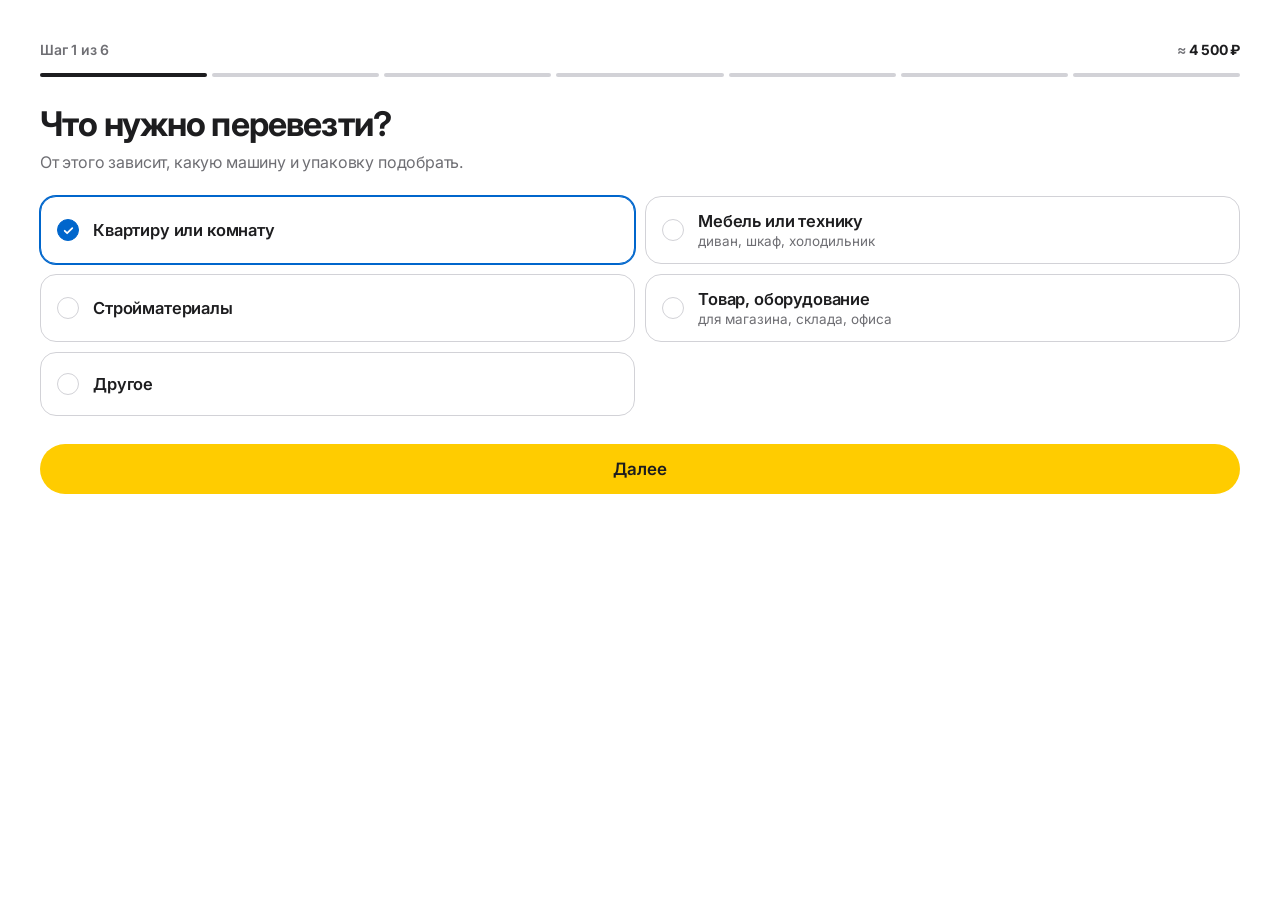
==== gruzchiki/calc.html @ d212c11b "Split site into cargo and movers pages with step-by-step calculators Apple-style redesign with data " ====
<!DOCTYPE html>
<html lang="ru">
<head>
<meta charset="UTF-8">
<meta name="viewport" content="width=device-width, initial-scale=1, viewport-fit=cover">
<title>Расчёт стоимости · Переезды по Ижевску</title>
<meta name="description" content="Калькулятор стоимости грузоперевозки и грузчиков.">
<meta name="theme-color" content="#FBFBFD" media="(prefers-color-scheme: light)">
<meta name="theme-color" content="#000000" media="(prefers-color-scheme: dark)">
<meta property="og:title" content="Расчёт стоимости · Переезды по Ижевску">
<meta property="og:description" content="Калькулятор стоимости грузоперевозки и грузчиков.">
<meta property="og:type" content="website">
<meta property="og:image" content="img/gazel.jpg">
<link rel="icon" href="data:image/svg+xml,%3Csvg xmlns='http://www.w3.org/2000/svg' viewBox='0 0 32 32'%3E%3Crect width='32' height='32' rx='8' fill='%23FFCC00'/%3E%3Cpath d='M6 11h12v10H6zM18 14h5l3 4v3h-8z' fill='%231D1D1F'/%3E%3Ccircle cx='10' cy='22' r='2.5' fill='%23fff'/%3E%3Ccircle cx='22' cy='22' r='2.5' fill='%23fff'/%3E%3C/svg%3E">
<link rel="preconnect" href="https://fonts.googleapis.com">
<link rel="preconnect" href="https://fonts.gstatic.com" crossorigin>
<link href="https://fonts.googleapis.com/css2?family=Inter:wght@400;500;600;700&display=swap" rel="stylesheet">
<link rel="stylesheet" href="assets/style.css">
<script src="https://telegram.org/js/telegram-web-app.js"></script>
<meta name="robots" content="noindex">
</head>
<body class="miniapp" data-page="Telegram">
<svg width="0" height="0" style="position:absolute" aria-hidden="true">
  <symbol id="i-check" viewBox="0 0 24 24"><path fill="none" stroke="currentColor" stroke-width="2.4" stroke-linecap="round" stroke-linejoin="round" d="M5 12.5l4.5 4.5L19 7.5"/></symbol>
  <symbol id="i-x" viewBox="0 0 24 24"><path fill="none" stroke="currentColor" stroke-width="2.4" stroke-linecap="round" d="M6 6l12 12M18 6L6 18"/></symbol>
  <symbol id="i-phone" viewBox="0 0 24 24"><path fill="currentColor" d="M6.6 10.8a15.1 15.1 0 006.6 6.6l2.2-2.2c.3-.3.7-.4 1-.2 1.1.4 2.3.6 3.6.6.6 0 1 .4 1 1V20c0 .6-.4 1-1 1A17 17 0 013 4c0-.6.4-1 1-1h3.5c.6 0 1 .4 1 1 0 1.3.2 2.5.6 3.6.1.3 0 .7-.2 1l-2.3 2.2z"/></symbol>
  <symbol id="i-truck" viewBox="0 0 24 24"><path fill="none" stroke="currentColor" stroke-width="2" stroke-linejoin="round" d="M2 6h12v10H2zM14 9h4.5L22 13v3h-8z"/><circle cx="6.5" cy="17.5" r="2" fill="currentColor"/><circle cx="17.5" cy="17.5" r="2" fill="currentColor"/></symbol>
  <symbol id="i-box" viewBox="0 0 24 24"><path fill="none" stroke="currentColor" stroke-width="2" stroke-linejoin="round" d="M3 7.5L12 3l9 4.5v9L12 21l-9-4.5zM3 7.5l9 4.5 9-4.5M12 12v9"/></symbol>
  <symbol id="i-home" viewBox="0 0 24 24"><path fill="none" stroke="currentColor" stroke-width="2" stroke-linejoin="round" d="M3 11l9-7 9 7v9a1 1 0 01-1 1h-5v-6H9v6H4a1 1 0 01-1-1z"/></symbol>
  <symbol id="i-office" viewBox="0 0 24 24"><path fill="none" stroke="currentColor" stroke-width="2" stroke-linejoin="round" d="M4 21V4h11v17M15 9h5v12M2 21h20M8 8h3M8 12h3M8 16h3"/></symbol>
  <symbol id="i-people" viewBox="0 0 24 24"><circle cx="9" cy="8" r="3.5" fill="none" stroke="currentColor" stroke-width="2"/><path fill="none" stroke="currentColor" stroke-width="2" stroke-linecap="round" d="M2.5 20c.6-3.6 3.2-5.5 6.5-5.5s5.9 1.9 6.5 5.5M16 4.8a3.5 3.5 0 010 6.4M18.5 14.8c1.7.8 2.7 2.5 3 5.2"/></symbol>
  <symbol id="i-trash" viewBox="0 0 24 24"><path fill="none" stroke="currentColor" stroke-width="2" stroke-linecap="round" stroke-linejoin="round" d="M4 7h16M9 7V4h6v3M6 7l1 14h10l1-14M10 11v6M14 11v6"/></symbol>
  <symbol id="i-piano" viewBox="0 0 24 24"><path fill="none" stroke="currentColor" stroke-width="2" stroke-linejoin="round" d="M3 5h18v14H3zM3 13h18M8 13v6M13 13v6M18 13v6"/><path fill="currentColor" d="M6.5 13h3v3.5h-3zM16.5 13h3v3.5h-3z"/></symbol>
  <symbol id="i-shield" viewBox="0 0 24 24"><path fill="none" stroke="currentColor" stroke-width="2" stroke-linejoin="round" d="M12 3l8 3v6c0 4.5-3.4 8-8 9-4.6-1-8-4.5-8-9V6z"/><path fill="none" stroke="currentColor" stroke-width="2" stroke-linecap="round" stroke-linejoin="round" d="M8.5 12l2.5 2.5 4.5-5"/></symbol>
  <symbol id="i-clock" viewBox="0 0 24 24"><circle cx="12" cy="12" r="9" fill="none" stroke="currentColor" stroke-width="2"/><path fill="none" stroke="currentColor" stroke-width="2" stroke-linecap="round" d="M12 7v5l3 2"/></symbol>
  <symbol id="i-doc" viewBox="0 0 24 24"><path fill="none" stroke="currentColor" stroke-width="2" stroke-linejoin="round" d="M6 3h8l4 4v14H6zM14 3v4h4M9 12h6M9 16h6"/></symbol>
  <symbol id="i-ruble" viewBox="0 0 24 24"><path fill="none" stroke="currentColor" stroke-width="2" stroke-linecap="round" d="M8 21V4h5.5a4 4 0 010 8H6M6 16h9"/></symbol>
  <symbol id="i-tool" viewBox="0 0 24 24"><path fill="none" stroke="currentColor" stroke-width="2" stroke-linejoin="round" d="M14.5 6.5a4 4 0 015 5L11 20a2.1 2.1 0 01-3-3l8.5-8.5M14.5 6.5l3 3"/></symbol>
  <symbol id="i-gift" viewBox="0 0 24 24"><path fill="none" stroke="currentColor" stroke-width="2" stroke-linejoin="round" d="M3 9h18v4H3zM5 13h14v8H5zM12 9v12M12 9c-2-4-6-4-6-1.5S10 9 12 9zm0 0c2-4 6-4 6-1.5S14 9 12 9z"/></symbol>
  <symbol id="i-chat" viewBox="0 0 24 24"><path fill="none" stroke="currentColor" stroke-width="2" stroke-linejoin="round" d="M4 5h16v11H9l-5 4z"/></symbol>
  <symbol id="i-tg" viewBox="0 0 24 24"><path fill="currentColor" d="M21.5 4.3L2.9 11.5c-1 .4-1 1.5 0 1.8l4.6 1.4 1.8 5.4c.2.7 1.1.9 1.6.4l2.6-2.4 4.7 3.5c.6.4 1.4.1 1.6-.6l3.1-15.2c.2-.9-.6-1.6-1.4-1.3zM9.6 14.3l8-6.9-6.3 7.9-.3 2.9z"/></symbol>
  <symbol id="i-vk" viewBox="0 0 24 24"><path fill="currentColor" d="M12.8 18C6.4 18 2.7 13.6 2.5 6.3h3.2c.1 5.4 2.5 7.6 4.4 8.1V6.3h3v4.6c1.9-.2 3.8-2.3 4.5-4.6h3a8.9 8.9 0 01-4 5.8 9.3 9.3 0 014.8 5.9h-3.3a5.8 5.8 0 00-5-4.2V18z"/></symbol>
  <symbol id="i-pin" viewBox="0 0 24 24"><path fill="none" stroke="currentColor" stroke-width="2" stroke-linejoin="round" d="M12 21s-7-6.2-7-11.5a7 7 0 0114 0C19 14.8 12 21 12 21z"/><circle cx="12" cy="9.5" r="2.5" fill="currentColor"/></symbol>
  <symbol id="i-evac" viewBox="0 0 24 24"><path fill="none" stroke="currentColor" stroke-width="2" stroke-linejoin="round" stroke-linecap="round" d="M2 17V13h9l2-4h4l3 4v4M2 13l8-7M10 6l2 3M6 17h8"/><circle cx="6" cy="17.5" r="2" fill="currentColor"/><circle cx="17" cy="17.5" r="2" fill="currentColor"/></symbol>
  <symbol id="i-wa" viewBox="0 0 24 24"><path fill="currentColor" d="M12 2a10 10 0 00-8.6 15.1L2 22l5-1.3A10 10 0 1012 2zm0 18.2a8.2 8.2 0 01-4.2-1.2l-.3-.2-3 .8.8-2.9-.2-.3A8.2 8.2 0 1112 20.2zm4.5-6.1c-.2-.1-1.5-.7-1.7-.8s-.4-.1-.6.1-.7.8-.8 1-.3.2-.5.1a6.7 6.7 0 01-3.3-2.9c-.3-.4.3-.4.7-1.3.1-.2 0-.3 0-.4l-.8-1.8c-.2-.5-.4-.4-.6-.4h-.5a1 1 0 00-.7.3 3 3 0 00-.9 2.2 5.2 5.2 0 001.1 2.7 11.8 11.8 0 004.5 4c1.7.7 2.3.8 3.2.6a2.7 2.7 0 001.8-1.2 2.2 2.2 0 00.1-1.2c0-.1-.2-.2-.4-.3z"/></symbol>
</svg>
<main>
  <div class="wiz" id="wiz" aria-live="polite"></div>
</main>
<script>
  // calc.html?type=gruzchiki — калькулятор грузчиков, иначе — грузоперевозки
  document.getElementById("wiz").dataset.wizard =
    new URLSearchParams(location.search).get("type") === "gruzchiki" ? "gruzchiki" : "perevozki";
</script>
<script src="assets/config.js"></script>
<script src="assets/site.js"></script>
<script src="assets/wizard.js"></script>
</body>
</html>
---- gruzchiki/assets/style.css ----
/* Стиль в духе apple.com: крупная типографика, много воздуха, мягкие карточки,
   полупрозрачная шапка. Акцент — жёлтый с визитки. */
:root{
  --bg:#FFFFFF;
  --bg-alt:#F5F5F7;
  --card:#FFFFFF;
  --ink:#1D1D1F;
  --ink-soft:#6E6E73;
  --line:#D2D2D7;
  --accent:#FFCC00;
  --accent-hover:#F2BF00;
  --accent-ink:#1D1D1F;
  --accent-soft:#FFF6D1;
  --link:#0066CC;
  --dark:#000000;
  --dark-card:#1D1D1F;
  --dark-ink:#F5F5F7;
  --dark-soft:#A1A1A6;
  --ok:#1E9E4A;
  --err:#D70015;
  --radius:22px;
  --radius-s:14px;
  --shadow:0 4px 24px rgba(0,0,0,.06);
  --nav-bg:rgba(251,251,253,.8);
  --nav-ink:#1D1D1F;
}
@media (prefers-color-scheme: dark){
  :root:not([data-theme="light"]){
    --bg:#000000;
    --bg-alt:#101012;
    --card:#1C1C1E;
    --ink:#F5F5F7;
    --ink-soft:#A1A1A6;
    --line:#38383C;
    --accent-soft:#3A3000;
    --link:#2997FF;
    --dark-card:#1C1C1E;
    --shadow:0 4px 24px rgba(0,0,0,.4);
    --nav-bg:rgba(22,22,23,.8);
    --nav-ink:#F5F5F7;
  }
}
:root[data-theme="dark"]{
  --bg:#000000;
  --bg-alt:#101012;
  --card:#1C1C1E;
  --ink:#F5F5F7;
  --ink-soft:#A1A1A6;
  --line:#38383C;
  --accent-soft:#3A3000;
  --link:#2997FF;
  --dark-card:#1C1C1E;
  --shadow:0 4px 24px rgba(0,0,0,.4);
  --nav-bg:rgba(22,22,23,.8);
  --nav-ink:#F5F5F7;
}

*{box-sizing:border-box;margin:0;padding:0}
html{scroll-behavior:smooth;-webkit-text-size-adjust:100%}
body{
  font-family:-apple-system,BlinkMacSystemFont,"SF Pro Text","SF Pro Display","Inter","Helvetica Neue",Arial,sans-serif;
  background:var(--bg);color:var(--ink);line-height:1.47;font-size:17px;letter-spacing:-.01em;
  -webkit-font-smoothing:antialiased;padding-bottom:78px;
}
@media (min-width:900px){ body{padding-bottom:0} }
a{color:var(--link);text-decoration:none}
a:hover{text-decoration:underline}
img,svg{display:block}
.wrap{max-width:1100px;margin:0 auto;padding:0 16px}
@media (min-width:700px){ .wrap{padding:0 24px} }
h1,h2,h3{font-family:-apple-system,BlinkMacSystemFont,"SF Pro Display","Inter","Helvetica Neue",Arial,sans-serif;font-weight:700;letter-spacing:-.025em;line-height:1.08}
h2{font-size:clamp(32px,5.2vw,56px);margin-bottom:14px}
.center{text-align:center}
.center .lead-text{margin-left:auto;margin-right:auto}
.lead-text{color:var(--ink-soft);font-size:clamp(19px,2.2vw,24px);line-height:1.35;max-width:760px;font-weight:500;letter-spacing:-.015em}
section{padding:72px 0}
@media (min-width:900px){ section{padding:110px 0} }
.alt{background:var(--bg-alt)}
.eyebrow{display:block;font-size:clamp(17px,1.8vw,21px);font-weight:600;color:var(--ink-soft);margin-bottom:8px;letter-spacing:-.01em}
.eyebrow.y{color:#B38F00}
@media (prefers-color-scheme: dark){ :root:not([data-theme="light"]) .eyebrow.y{color:var(--accent)} }
:root[data-theme="dark"] .eyebrow.y{color:var(--accent)}

/* Кнопки-«пилюли» */
.btn{
  display:inline-flex;align-items:center;justify-content:center;gap:8px;
  min-height:50px;padding:0 26px;border-radius:980px;border:0;cursor:pointer;
  font-weight:600;font-size:17px;line-height:1.2;font-family:inherit;letter-spacing:-.01em;text-decoration:none!important;
  transition:background .2s, transform .1s, opacity .2s;
}
.btn:active{transform:scale(.98)}
.btn-accent{background:var(--accent);color:var(--accent-ink)}
.btn-accent:hover{background:var(--accent-hover)}
.btn-ghost{background:transparent;color:var(--link);border:1.5px solid currentColor}
.btn-ghost:hover{background:rgba(0,102,204,.06)}
.btn-dark{background:var(--ink);color:var(--bg)}
.btn-block{width:100%}
.btn svg{width:19px;height:19px;flex:none}
.btn[disabled]{opacity:.5;cursor:default}
.more{font-size:clamp(17px,1.8vw,19px);font-weight:500}
.more::after{content:" ›"}
.cta-row{display:flex;flex-wrap:wrap;gap:14px;align-items:center}
.center .cta-row{justify-content:center}

/* Шапка */
header.top{
  position:sticky;top:0;z-index:40;background:var(--nav-bg);color:var(--nav-ink);
  -webkit-backdrop-filter:saturate(180%) blur(20px);backdrop-filter:saturate(180%) blur(20px);
  border-bottom:1px solid rgba(0,0,0,.06);
}
.top-in{display:flex;align-items:center;justify-content:space-between;gap:16px;height:56px}
.logo{display:flex;align-items:center;gap:10px;font-weight:700;font-size:16px;color:inherit;text-decoration:none!important;letter-spacing:-.02em;line-height:1.1}
.logo-mark{width:32px;height:32px;border-radius:9px;background:var(--accent);display:grid;place-items:center;flex:none;color:#1D1D1F}
.logo-mark svg{width:20px;height:20px}
.logo small{display:block;font-size:11.5px;font-weight:500;color:var(--ink-soft);letter-spacing:0}
.top-nav{display:none;gap:28px;font-size:13.5px}
.top-nav a{color:inherit;opacity:.8;text-decoration:none}
.top-nav a:hover,.top-nav a.active{opacity:1}
.top-nav a.active{font-weight:600}
.top-phone{display:flex;align-items:center;gap:14px}
.top-phone a.tel{font-weight:700;font-size:16px;color:inherit;white-space:nowrap;text-decoration:none}
.top-phone .btn{min-height:34px;padding:0 16px;font-size:14px;display:none}
@media (min-width:700px){ .top-phone .btn{display:inline-flex} }
@media (min-width:1000px){ .top-nav{display:flex} }
@media (max-width:400px){ .logo small{display:none} .top-phone a.tel{font-size:15px} }

/* Первый экран */
.hero{padding:56px 0 0;text-align:center;overflow:hidden}
@media (min-width:900px){ .hero{padding:88px 0 0} }
.hero h1{font-size:clamp(44px,8.5vw,96px);margin:0 auto 14px;max-width:980px;letter-spacing:-.035em;line-height:1.02}
.hero h1 .y{color:#E6B800}
@media (prefers-color-scheme: dark){ :root:not([data-theme="light"]) .hero h1 .y{color:var(--accent)} }
:root[data-theme="dark"] .hero h1 .y{color:var(--accent)}
.hero .lead-text{margin:0 auto 28px}
.hero .cta-row{justify-content:center;margin-bottom:22px}
.hero-note{font-size:14px;color:var(--ink-soft);margin-bottom:48px}
.hero-photo{max-width:980px;margin:0 auto;border-radius:28px 28px 0 0;overflow:hidden;aspect-ratio:16/10;background:var(--bg-alt)}
.hero-photo img{width:100%;height:100%;object-fit:cover;object-position:center 55%}
.hero.dark{background:var(--dark);color:var(--dark-ink)}
.hero.dark .lead-text,.hero.dark .hero-note{color:var(--dark-soft)}
.hero.dark .btn-ghost{color:#2997FF}

/* Плитки цен (как на визитке) */
.tiles{display:grid;gap:14px;margin-top:40px}
@media (min-width:760px){ .tiles{grid-template-columns:repeat(3,1fr)} }
.tile{background:var(--card);border-radius:var(--radius);padding:30px 28px;display:flex;flex-direction:column;gap:6px;box-shadow:var(--shadow)}
.alt .tile{box-shadow:none}
.tile .svc-ico{margin-bottom:10px}
.tile h3{font-size:22px;letter-spacing:-.02em}
.tile .big{font-size:clamp(38px,4.6vw,52px);font-weight:700;letter-spacing:-.035em;line-height:1.05}
.tile .big small{font-size:.42em;font-weight:600;color:var(--ink-soft);letter-spacing:-.01em}
.tile p{color:var(--ink-soft);font-size:15px}
.tile .more{margin-top:auto;padding-top:14px}

/* Два направления */
.dirs{display:grid;gap:14px;margin-top:40px}
@media (min-width:760px){ .dirs{grid-template-columns:1fr 1fr} }
.dir{position:relative;display:flex;flex-direction:column;gap:10px;border-radius:28px;padding:40px 32px;min-height:340px;text-decoration:none!important;overflow:hidden;transition:transform .25s}
.dir:hover{transform:scale(1.01)}
.dir.d1{background:var(--dark);color:var(--dark-ink)}
.dir.d2{background:var(--accent);color:#1D1D1F}
.dir .k{font-size:17px;font-weight:600;opacity:.7}
.dir h3{font-size:clamp(32px,4vw,44px)}
.dir p{font-size:19px;font-weight:500;opacity:.85;max-width:420px;letter-spacing:-.015em}
.dir .go{margin-top:auto;display:inline-flex;align-self:flex-start;align-items:center;min-height:44px;padding:0 20px;border-radius:980px;font-weight:600;font-size:16px}
.dir.d1 .go{background:var(--accent);color:#1D1D1F}
.dir.d2 .go{background:#1D1D1F;color:#fff}
.dir svg.bgi{position:absolute;right:-20px;bottom:-20px;width:220px;height:220px;opacity:.12}

/* Полоса доверия */
.trust{padding:34px 0;border-bottom:1px solid var(--line)}
.trust-grid{display:grid;grid-template-columns:repeat(2,1fr);gap:22px;text-align:center}
@media (min-width:800px){ .trust-grid{grid-template-columns:repeat(4,1fr)} }
.trust b{display:block;font-size:30px;font-weight:700;letter-spacing:-.03em;line-height:1.1}
.trust span{font-size:14px;color:var(--ink-soft)}

/* Карточки услуг */
.grid{display:grid;gap:14px;margin-top:40px}
@media (min-width:640px){ .grid{grid-template-columns:repeat(2,1fr)} }
@media (min-width:1000px){ .grid.g3{grid-template-columns:repeat(3,1fr)} }
.svc{background:var(--card);border-radius:var(--radius);padding:28px;display:flex;flex-direction:column;box-shadow:var(--shadow)}
.alt .svc{box-shadow:none}
.svc-ico{width:44px;height:44px;border-radius:12px;background:var(--accent);color:#1D1D1F;display:grid;place-items:center;margin-bottom:18px;flex:none}
.svc-ico svg{width:24px;height:24px}
.svc h3{font-size:21px;margin-bottom:8px;letter-spacing:-.02em}
.svc p{color:var(--ink-soft);font-size:15.5px;flex:1}
.svc .price{margin-top:18px;display:flex;align-items:center;justify-content:space-between;gap:12px}
.svc .price b{font-size:19px;letter-spacing:-.02em}
.svc .price a{font-size:15px;white-space:nowrap}

/* Страхи клиента */
.dark-sec{background:var(--dark);color:var(--dark-ink)}
.dark-sec .lead-text,.dark-sec .eyebrow{color:var(--dark-soft)}
.pains{display:grid;gap:14px;margin-top:40px}
@media (min-width:800px){ .pains{grid-template-columns:repeat(2,1fr)} }
.pain{background:var(--dark-card);border-radius:var(--radius);padding:28px}
.pain .no{color:var(--dark-soft);font-size:15px;margin-bottom:10px;text-decoration:line-through;text-decoration-color:rgba(255,69,58,.8)}
.pain .yes{font-weight:600;font-size:18px;letter-spacing:-.015em;line-height:1.35}

/* О нас */
.about{display:grid;gap:36px;align-items:center}
@media (min-width:860px){ .about{grid-template-columns:.85fr 1.15fr;gap:64px} }
.about-photo{position:relative;margin:0;border-radius:28px;overflow:hidden;aspect-ratio:3/4;max-height:640px;background:var(--bg-alt)}
.about-photo img{width:100%;height:100%;object-fit:cover;object-position:center 60%}
.about-photo figcaption{position:absolute;left:14px;right:14px;bottom:14px;background:rgba(29,29,31,.6);-webkit-backdrop-filter:blur(20px);backdrop-filter:blur(20px);color:#F5F5F7;border-radius:16px;padding:12px 16px;font-size:13.5px;line-height:1.35}
.about-photo figcaption b{display:block;font-size:17px}
.about p{color:var(--ink-soft);margin-bottom:14px;font-size:19px;letter-spacing:-.015em}
.about ul{list-style:none;display:grid;gap:12px;margin:22px 0 30px}
.about li{display:flex;gap:12px;font-weight:600}
.about li svg{width:22px;height:22px;flex:none;color:var(--ok)}

/* Шаги */
.steps{display:grid;gap:14px;margin-top:40px;counter-reset:s}
@media (min-width:800px){ .steps{grid-template-columns:repeat(4,1fr)} }
.step{background:var(--card);border-radius:var(--radius);padding:28px;counter-increment:s;box-shadow:var(--shadow)}
.alt .step{box-shadow:none}
.step::before{content:counter(s);display:grid;place-items:center;width:36px;height:36px;border-radius:50%;background:var(--ink);color:var(--bg);font-size:16px;font-weight:700;margin-bottom:16px}
.step h3{font-size:19px;margin-bottom:6px}
.step p{font-size:15.5px;color:var(--ink-soft)}

/* Таблица цен */
.ptable{margin-top:40px;background:var(--card);border-radius:var(--radius);overflow:hidden;box-shadow:var(--shadow)}
.alt .ptable{box-shadow:none}
.prow{display:flex;justify-content:space-between;align-items:center;gap:16px;padding:18px 24px;border-bottom:1px solid var(--line)}
.prow:last-child{border-bottom:0}
.prow div{font-weight:600}
.prow div small{display:block;color:var(--ink-soft);font-weight:400;font-size:14px}
.prow b{white-space:nowrap;font-size:18px;letter-spacing:-.02em}
.price-note{margin-top:16px;font-size:15px;color:var(--ink-soft)}

/* Гарантии */
.guar{display:grid;gap:28px 40px;margin-top:44px}
@media (min-width:700px){ .guar{grid-template-columns:repeat(2,1fr)} }
@media (min-width:1000px){ .guar{grid-template-columns:repeat(3,1fr)} }
.g h3{font-size:19px;margin:14px 0 6px}
.g p{font-size:15.5px;color:var(--ink-soft)}
.g .svc-ico{margin:0}

/* FAQ */
.faq{margin:40px auto 0;max-width:820px;border-top:1px solid var(--line)}
details{border-bottom:1px solid var(--line)}
summary{cursor:pointer;list-style:none;font-weight:600;font-size:19px;letter-spacing:-.015em;padding:22px 40px 22px 0;position:relative}
summary::-webkit-details-marker{display:none}
summary::after{content:"";position:absolute;right:6px;top:28px;width:10px;height:10px;border-right:2px solid var(--ink-soft);border-bottom:2px solid var(--ink-soft);transform:rotate(45deg);transition:transform .2s}
details[open] summary::after{transform:rotate(-135deg);top:32px}
details p{padding:0 0 22px;color:var(--ink-soft);font-size:16.5px}

/* Формы */
.card{background:var(--card);color:var(--ink);border-radius:var(--radius);box-shadow:var(--shadow);padding:28px}
@media (min-width:700px){ .card{padding:36px} }
.card h3{font-size:26px;margin-bottom:6px}
.card .muted{color:var(--ink-soft);font-size:16px;margin-bottom:20px}
.field{display:block;margin-bottom:12px}
.field span{display:block;font-size:13px;font-weight:600;margin-bottom:6px;color:var(--ink-soft)}
.field input,.field select,.field textarea{
  width:100%;min-height:52px;padding:12px 16px;border-radius:12px;border:1px solid var(--line);
  background:var(--bg);color:var(--ink);font-weight:400;font-size:17px;line-height:1.2;font-family:inherit;
  -webkit-appearance:none;appearance:none;
}
.field select{background-image:linear-gradient(45deg,transparent 50%,var(--ink-soft) 50%),linear-gradient(135deg,var(--ink-soft) 50%,transparent 50%);background-position:calc(100% - 22px) 50%,calc(100% - 16px) 50%;background-size:6px 6px;background-repeat:no-repeat}
.field textarea{min-height:88px;resize:vertical}
.field input:focus,.field select:focus,.field textarea:focus{outline:none;border-color:var(--link);box-shadow:0 0 0 4px rgba(0,113,227,.15)}
.field input.invalid{border-color:var(--err)}
.consent{display:flex;gap:10px;align-items:flex-start;font-size:12.5px;color:var(--ink-soft);margin:14px 0 0;line-height:1.45}
.consent input{margin-top:2px;width:16px;height:16px;flex:none;accent-color:#1D1D1F}
.form-ok{display:none;text-align:center;padding:18px 4px}
.form-ok svg{width:56px;height:56px;color:var(--ok);margin:0 auto 14px}
.form-ok h3{margin-bottom:6px}
.form-err{display:none;color:var(--err);font-size:14px;margin-top:10px}
form.sent .form-body{display:none}
form.sent .form-ok{display:block}
.gift{display:flex;gap:10px;align-items:center;background:var(--accent-soft);border-radius:12px;padding:11px 14px;font-size:14.5px;font-weight:600;margin-bottom:16px}
.gift svg{width:20px;height:20px;flex:none}

/* Контакты */
.final-grid{display:grid;gap:36px}
@media (min-width:960px){ .final-grid{grid-template-columns:1fr 1fr;align-items:center;gap:64px} }
.contacts{margin-top:28px;display:grid;gap:16px}
.contacts a,.contacts div{display:flex;align-items:center;gap:14px;font-weight:600;font-size:19px;color:var(--ink);text-decoration:none;letter-spacing:-.015em}
.contacts a:hover{color:var(--link)}
.contacts .ci{width:40px;height:40px;border-radius:50%;background:var(--bg-alt);display:grid;place-items:center;flex:none}
.alt .contacts .ci{background:var(--card)}
.contacts svg{width:20px;height:20px}
.contacts small{display:block;font-size:13px;font-weight:400;color:var(--ink-soft)}

footer{background:var(--bg-alt);color:var(--ink-soft);font-size:12.5px;padding:24px 0 30px;border-top:1px solid var(--line)}
footer .wrap{display:flex;flex-wrap:wrap;gap:10px 24px;justify-content:space-between}
footer a{color:var(--ink-soft)}
footer nav{display:flex;gap:18px;flex-wrap:wrap}

/* Нижняя панель на телефоне */
.mbar{
  position:fixed;left:0;right:0;bottom:0;z-index:50;display:grid;grid-template-columns:1fr 1fr 1.35fr;gap:8px;
  padding:10px 12px calc(10px + env(safe-area-inset-bottom,0px));background:var(--nav-bg);
  -webkit-backdrop-filter:saturate(180%) blur(20px);backdrop-filter:saturate(180%) blur(20px);border-top:1px solid rgba(0,0,0,.08);
}
.mbar a,.mbar button{min-height:48px;border-radius:980px;font-weight:600;font-size:14.5px;line-height:1.2;font-family:inherit;display:flex;align-items:center;justify-content:center;gap:6px;text-decoration:none;border:0;cursor:pointer}
.mbar .m-call,.mbar .m-msg{background:var(--bg-alt);color:var(--ink)}
.mbar .m-lead{background:var(--accent);color:#1D1D1F}
.mbar svg{width:18px;height:18px}
@media (min-width:900px){ .mbar{display:none} }

/* Всплывающее окно */
.modal{position:fixed;inset:0;z-index:60;background:rgba(0,0,0,.45);-webkit-backdrop-filter:blur(8px);backdrop-filter:blur(8px);display:none;align-items:flex-end;justify-content:center}
.modal.open{display:flex}
.modal .card{width:100%;max-width:460px;border-radius:24px 24px 0 0;max-height:92vh;overflow:auto;position:relative;padding-bottom:calc(28px + env(safe-area-inset-bottom,0px))}
@media (min-width:600px){ .modal{align-items:center;padding:16px} .modal .card{border-radius:24px} }
.modal-x{position:absolute;right:14px;top:14px;width:34px;height:34px;border-radius:50%;border:0;background:var(--bg-alt);color:var(--ink-soft);font-size:20px;cursor:pointer;line-height:1}

/* ================= Пошаговый калькулятор ================= */
.wiz-wrap{display:grid;gap:18px;margin-top:40px}
@media (min-width:960px){ .wiz-wrap{grid-template-columns:1.4fr .6fr;align-items:start} }
.wiz{background:var(--card);border-radius:28px;padding:26px 20px;box-shadow:var(--shadow);min-height:420px}
.alt .wiz{box-shadow:none}
@media (min-width:700px){ .wiz{padding:40px} }
.wiz-head{display:flex;justify-content:space-between;align-items:center;gap:12px;margin-bottom:12px;font-size:14px;font-weight:600;color:var(--ink-soft)}
.wiz-ticks{display:flex;gap:5px;margin-bottom:28px}
.wiz-ticks i{flex:1;height:4px;border-radius:2px;background:var(--line);transition:background .3s}
.wiz-ticks i.on{background:var(--ink)}
.wiz-q{font-size:clamp(26px,3.4vw,34px);font-weight:700;line-height:1.12;letter-spacing:-.025em;margin-bottom:8px;outline:none}
.wiz-hint{color:var(--ink-soft);font-size:16px;margin-bottom:22px}
.wiz-opts{display:grid;gap:10px}
@media (min-width:560px){ .wiz-opts.cols{grid-template-columns:1fr 1fr} }
.wiz-opt{display:flex;align-items:center;gap:14px;text-align:left;width:100%;min-height:64px;padding:14px 16px;border-radius:16px;border:1.5px solid var(--line);background:var(--card);color:var(--ink);font-family:inherit;cursor:pointer;transition:border-color .15s, box-shadow .15s}
.wiz-opt:hover{border-color:var(--ink-soft)}
.wiz-opt.sel{border-color:var(--link);box-shadow:0 0 0 1px var(--link)}
.wiz-opt .t{font-weight:600;font-size:16.5px;display:block;letter-spacing:-.01em}
.wiz-opt .d{font-size:13.5px;color:var(--ink-soft);display:block;margin-top:2px}
.wiz-opt .m{flex:1;min-width:0}
.wiz-opt .p{font-weight:600;font-size:14px;white-space:nowrap;color:var(--ink-soft)}
.wiz-opt .ck{width:22px;height:22px;border-radius:50%;border:1.5px solid var(--line);flex:none;display:grid;place-items:center}
.wiz-opt.multi .ck{border-radius:6px}
.wiz-opt.sel .ck{background:var(--link);border-color:var(--link)}
.wiz-opt .ck svg{width:13px;height:13px;color:#fff;opacity:0}
.wiz-opt.sel .ck svg{opacity:1}
.wiz-num{display:flex;align-items:center;gap:16px;flex-wrap:wrap}
.wiz-num button{width:56px;height:56px;border-radius:50%;border:0;background:var(--bg-alt);color:var(--ink);font-weight:500;font-size:28px;font-family:inherit;cursor:pointer;line-height:1}
.wiz-num button:hover{background:var(--line)}
.wiz-num output{min-width:140px;text-align:center;font-weight:700;font-size:30px;letter-spacing:-.03em}
.wiz-input{width:100%;max-width:320px;min-height:52px;padding:12px 16px;border-radius:12px;border:1px solid var(--line);background:var(--bg);color:var(--ink);font-weight:500;font-size:17px;font-family:inherit}
.wiz-input:focus{outline:none;border-color:var(--link);box-shadow:0 0 0 4px rgba(0,113,227,.15)}
.wiz-nav{display:flex;gap:10px;margin-top:28px}
.wiz-nav .btn{flex:1}
.wiz-nav .back{flex:0 0 auto;width:50px;padding:0;background:var(--bg-alt);color:var(--ink)}
.wiz-sum{list-style:none;display:grid;gap:0;margin:6px 0 18px;font-size:15.5px}
.wiz-sum li{display:flex;justify-content:space-between;gap:12px;border-bottom:1px solid var(--line);padding:10px 0}
.wiz-sum li span:first-child{color:var(--ink-soft)}
.wiz-sum li span:last-child{font-weight:600;text-align:right}
.wiz-total{background:var(--bg-alt);border-radius:18px;padding:18px 20px;margin-bottom:20px}
.wiz-total small{display:block;font-size:13.5px;font-weight:600;color:var(--ink-soft)}
.wiz-total b{font-size:40px;font-weight:700;letter-spacing:-.035em;line-height:1.15}
.wiz .form-ok{padding:40px 6px}
.wiz-side{display:grid;gap:14px}
.wiz-side .card{padding:28px}
.wiz-side .card h3{font-size:19px;margin-bottom:12px}
.wiz-side ul{list-style:none;display:grid;gap:12px;font-size:15.5px}
.wiz-side li{display:flex;gap:10px}
.wiz-side li svg{width:20px;height:20px;flex:none;color:var(--ok);margin-top:2px}
.wiz-side .big{font-size:26px;font-weight:700;letter-spacing:-.02em;color:var(--ink);text-decoration:none}
@media (max-width:959px){ .wiz-side{display:none} }

/* Мини-приложение внутри Telegram */
body.miniapp{padding:0}
body.miniapp .wiz{box-shadow:none;border-radius:0;min-height:100vh}

.sr{position:absolute;width:1px;height:1px;overflow:hidden;clip:rect(0 0 0 0)}
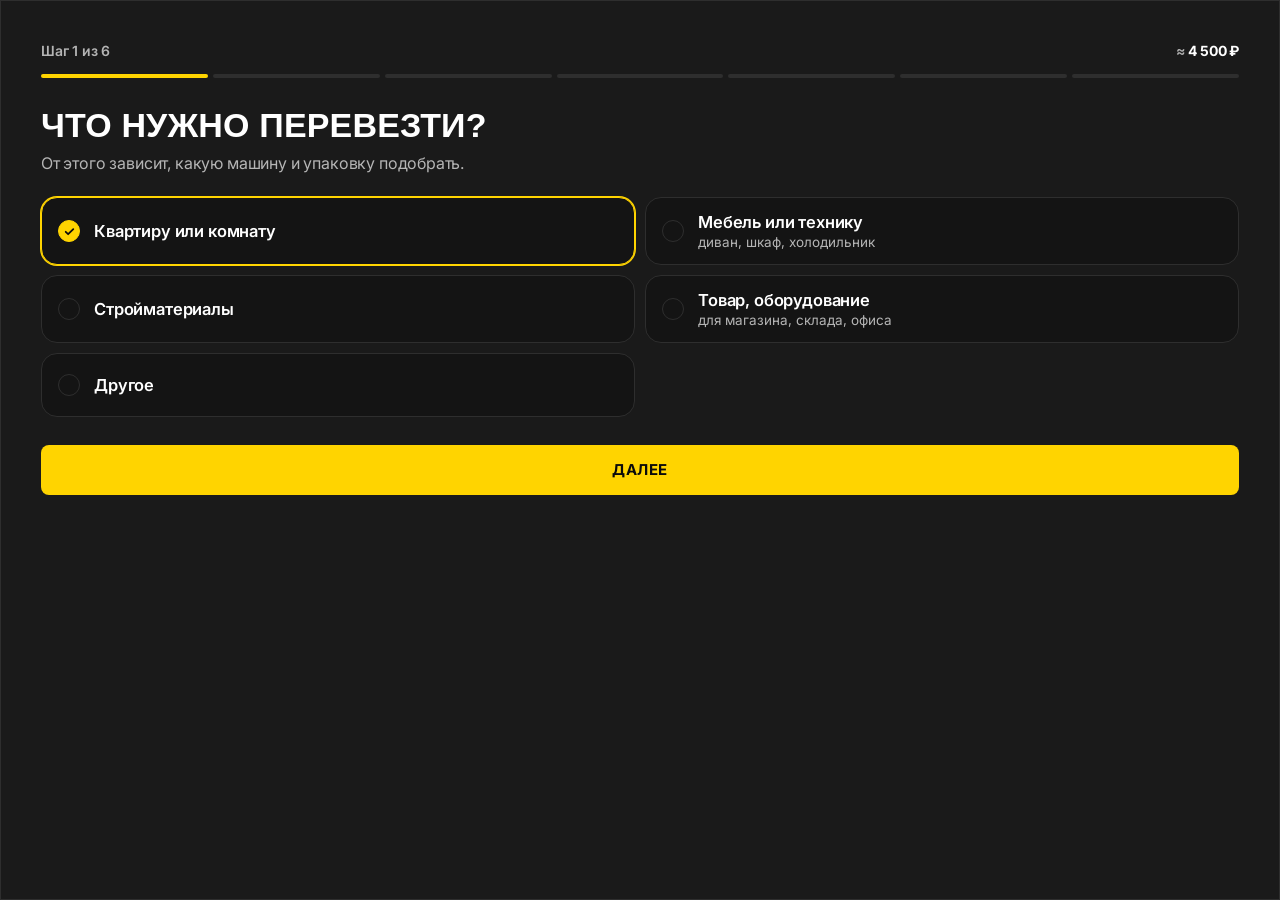
==== commit ed95ec7f: "Use vizitka (black/yellow) as the default design Co-Authored-By: Claude Opus 5.5 <noreply@anthropic." ====
--- a/gruzchiki/calc.html
+++ b/gruzchiki/calc.html
@@ -16,6 +16,8 @@
 <link rel="preconnect" href="https://fonts.gstatic.com" crossorigin>
 <link href="https://fonts.googleapis.com/css2?family=Inter:wght@400;500;600;700&display=swap" rel="stylesheet">
 <link rel="stylesheet" href="assets/style.css">
+<link rel="stylesheet" id="theme-css" href="assets/themes/vizitka.css">
+<script>/* предпросмотр оформления: ?theme=vizitka */try{var t=new URLSearchParams(location.search).get("theme")||sessionStorage.getItem("theme");if(t&&/^[a-z]+$/.test(t)){sessionStorage.setItem("theme",t);document.getElementById("theme-css").href="assets/themes/"+t+".css";}}catch(e){}</script>
 <script src="https://telegram.org/js/telegram-web-app.js"></script>
 <meta name="robots" content="noindex">
 </head>
--- a/gruzchiki/assets/style.css
+++ b/gruzchiki/assets/style.css
@@ -148,7 +148,7 @@
 .tile .svc-ico{margin-bottom:10px}
 .tile h3{font-size:22px;letter-spacing:-.02em}
 .tile .big{font-size:clamp(38px,4.6vw,52px);font-weight:700;letter-spacing:-.035em;line-height:1.05}
-.tile .big small{font-size:.42em;font-weight:600;color:var(--ink-soft);letter-spacing:-.01em}
+.tile .big small{white-space:nowrap;font-size:.42em;font-weight:600;color:var(--ink-soft);letter-spacing:-.01em}
 .tile p{color:var(--ink-soft);font-size:15px}
 .tile .more{margin-top:auto;padding-top:14px}
 
--- a/gruzchiki/assets/themes/vizitka.css
+++ b/gruzchiki/assets/themes/vizitka.css
@@ -0,0 +1,63 @@
+/* Оформление «Визитка»: чёрный + жёлтый, плакатные заголовки, фото на весь первый экран */
+@import url("https://fonts.googleapis.com/css2?family=Oswald:wght@500;600;700&display=swap");
+
+:root:not(#x){
+  --bg:#0B0B0B; --bg-alt:#131313; --card:#1A1A1A; --ink:#FFFFFF; --ink-soft:#B5B5B5; --line:#2E2E2E;
+  --accent:#FFD400; --accent-hover:#FFE14D; --accent-ink:#0B0B0B; --accent-soft:#2B2400; --link:#FFD400;
+  --dark:#000; --dark-card:#1A1A1A; --dark-ink:#fff; --dark-soft:#B5B5B5;
+  --nav-bg:rgba(8,8,8,.88); --nav-ink:#fff; --radius:10px; --shadow:none;
+}
+h1,h2,h3,.tile .big,.trust b,.wiz-q,.wiz-total b,.wiz-num output,.dir h3{font-family:"Oswald","Arial Narrow",sans-serif;text-transform:uppercase;letter-spacing:.005em;font-weight:700}
+h2{font-size:clamp(34px,5.4vw,60px)}
+.eyebrow{text-transform:uppercase;font-size:14px;letter-spacing:.14em;font-weight:700}
+.eyebrow.y,.hero h1 .y{color:var(--accent)!important}
+.btn{border-radius:8px;font-weight:700;text-transform:uppercase;font-size:15px;letter-spacing:.04em}
+.btn-ghost{color:#fff;border-color:rgba(255,255,255,.4)}
+.btn-ghost:hover{background:rgba(255,255,255,.08)}
+header.top{border-bottom:1px solid #222}
+.logo small{color:#999}
+
+/* Первый экран: фото на весь экран, текст слева */
+.hero{position:relative;text-align:left;padding:0;min-height:min(92vh,780px);display:flex;align-items:flex-end;background:#000}
+.hero-in{width:100%}
+.hero-photo{position:absolute;inset:0;max-width:none;border-radius:0;aspect-ratio:auto;margin:0}
+.hero-photo img{object-position:65% 45%}
+.hero-photo::after{content:"";position:absolute;inset:0;background:linear-gradient(0deg,rgba(0,0,0,.95) 0%,rgba(0,0,0,.75) 45%,rgba(0,0,0,.2) 100%)}
+@media (min-width:900px){ .hero-photo::after{background:linear-gradient(90deg,rgba(0,0,0,.96) 0%,rgba(0,0,0,.8) 42%,rgba(0,0,0,.1) 75%)} }
+.hero-text{position:relative;z-index:1;padding:120px 0 56px;max-width:660px}
+.hero h1{font-size:clamp(46px,8vw,96px);margin:0 0 16px;line-height:.98}
+.hero .lead-text{margin:0 0 28px;color:#D0D0D0}
+.hero .cta-row{justify-content:flex-start}
+.hero-note{color:#999;margin-bottom:0}
+
+.trust{border-color:#222;background:#000}
+.trust b{color:var(--accent);font-size:34px}
+
+/* Цены — жёлтые плашки, как на визитке */
+.tile{background:var(--accent);color:#0B0B0B}
+.tile p,.tile .big small{color:#3A3200}
+.tile .svc-ico{background:#0B0B0B;color:var(--accent)}
+.tile .more{color:#0B0B0B;font-weight:700}
+.dir.d1{background:#1A1A1A;border:1px solid #2E2E2E}
+.dir{border-radius:12px}
+.svc,.step,.ptable,.card,.wiz{border:1px solid var(--line)}
+.dark-sec{background:#000;border-top:1px solid #222;border-bottom:1px solid #222}
+.pain .yes{font-size:17px}
+.about-photo{border-radius:12px}
+.about li svg{color:var(--accent)}
+.step::before{background:var(--accent);color:#0B0B0B;border-radius:8px}
+.field input,.field select,.field textarea,.wiz-input{background:#0B0B0B}
+.wiz-opt{background:#141414}
+.wiz-opt.sel{border-color:var(--accent);box-shadow:0 0 0 1px var(--accent)}
+.wiz-opt.sel .ck{background:var(--accent);border-color:var(--accent)}
+.wiz-opt .ck svg{color:#0B0B0B}
+.wiz-ticks i.on{background:var(--accent)}
+.wiz-total{background:var(--accent);color:#0B0B0B}
+.wiz-total small,.wiz-total div{color:#3A3200!important}
+.wiz-side li svg{color:var(--accent)}
+.consent input{accent-color:var(--accent)}
+.mbar{border-top-color:#222}
+.mbar .m-call,.mbar .m-msg{background:#1F1F1F;color:#fff}
+footer{background:#000;border-color:#222}
+.tile .big{font-size:clamp(36px,4.2vw,50px)}
+.mbar a,.mbar button{border-radius:8px;text-transform:uppercase;font-size:13px;letter-spacing:.03em}
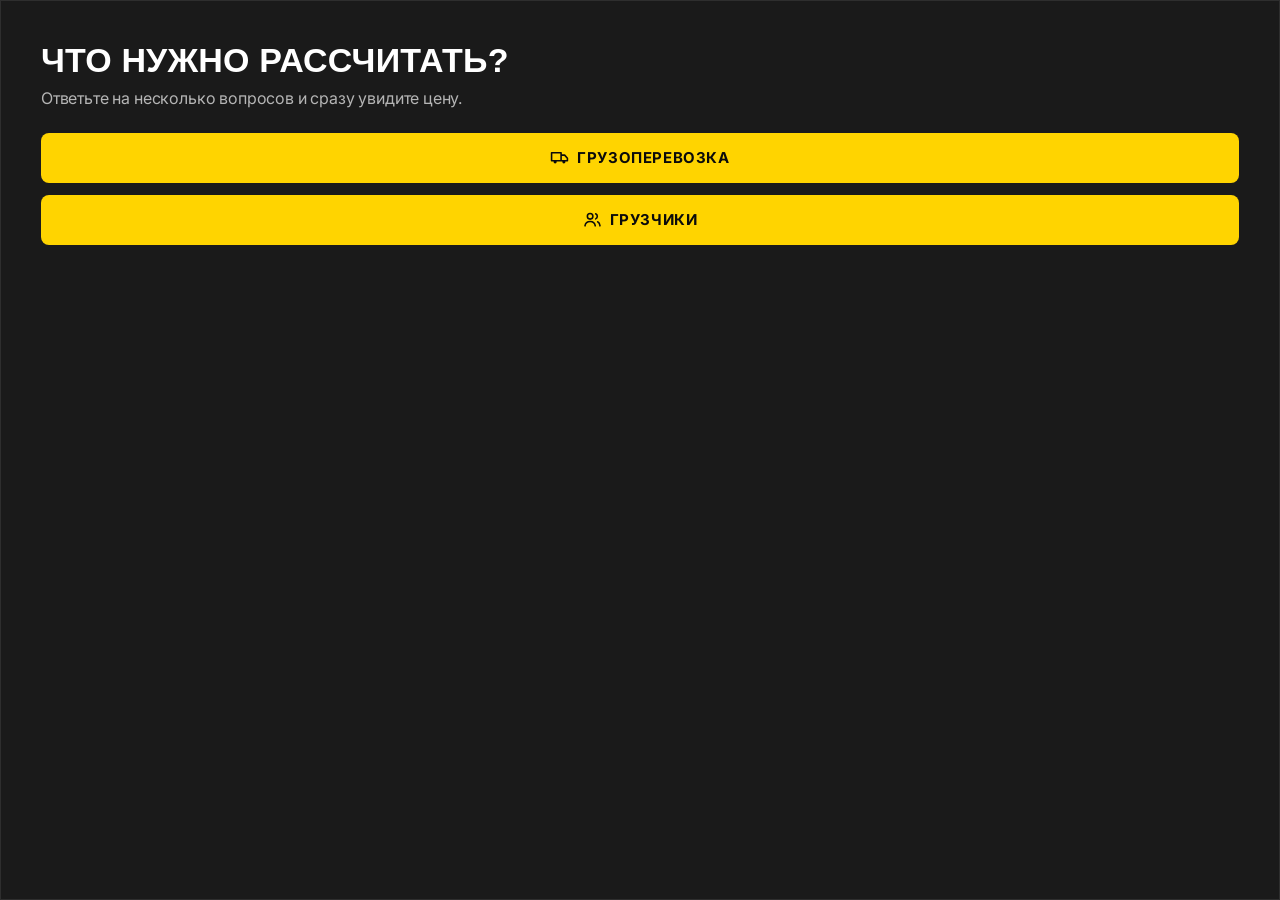
==== commit f7052c16: "Add Telegram bot entry points and sharper hero photo Buttons across the site open the calculator ins" ====
--- a/gruzchiki/calc.html
+++ b/gruzchiki/calc.html
@@ -50,9 +50,17 @@
   <div class="wiz" id="wiz" aria-live="polite"></div>
 </main>
 <script>
-  // calc.html?type=gruzchiki — калькулятор грузчиков, иначе — грузоперевозки
-  document.getElementById("wiz").dataset.wizard =
-    new URLSearchParams(location.search).get("type") === "gruzchiki" ? "gruzchiki" : "perevozki";
+  // Какой калькулятор открыть: calc.html?type=gruzchiki, ссылка t.me/<бот>?startapp=gruzchiki,
+  // а если не указано — даём выбрать.
+  (function(){
+    var tg = window.Telegram && Telegram.WebApp;
+    var t = new URLSearchParams(location.search).get("type") || (tg && tg.initDataUnsafe && tg.initDataUnsafe.start_param) || "";
+    var el = document.getElementById("wiz");
+    if (t === "gruzchiki" || t === "perevozki") { el.dataset.wizard = t; return; }
+    el.innerHTML = '<h3 class="wiz-q">Что нужно рассчитать?</h3><p class="wiz-hint">Ответьте на несколько вопросов и сразу увидите цену.</p>' +
+      '<div class="mini-choose"><a class="btn btn-accent btn-block" href="?type=perevozki"><svg><use href="#i-truck"/></svg> Грузоперевозка</a>' +
+      '<a class="btn btn-accent btn-block" href="?type=gruzchiki"><svg><use href="#i-people"/></svg> Грузчики</a></div>';
+  })();
 </script>
 <script src="assets/config.js"></script>
 <script src="assets/site.js"></script>
--- a/gruzchiki/assets/style.css
+++ b/gruzchiki/assets/style.css
@@ -364,3 +364,18 @@
 body.miniapp .wiz{box-shadow:none;border-radius:0;min-height:100vh}
 
 .sr{position:absolute;width:1px;height:1px;overflow:hidden;clip:rect(0 0 0 0)}
+
+/* Telegram */
+.btn-tg{background:#2AABEE;color:#fff}
+.btn-tg:hover{background:#1E96D4}
+.tg-line{display:flex;align-items:center;justify-content:center;gap:10px;margin-top:18px;font-weight:600;font-size:16px}
+.tg-line svg{width:20px;height:20px;color:#2AABEE}
+.tg-strip{display:flex;flex-wrap:wrap;align-items:center;justify-content:space-between;gap:20px;background:var(--card);border-radius:var(--radius);padding:28px 32px;margin-top:14px}
+.tg-strip h3{font-size:24px;margin-bottom:4px}
+.tg-strip p{color:var(--ink-soft);font-size:15.5px}
+.tg-strip .cta-row{gap:10px}
+.tg-strip .tg-ico{width:52px;height:52px;border-radius:50%;background:#2AABEE;color:#fff;display:grid;place-items:center;flex:none}
+.tg-strip .tg-ico svg{width:28px;height:28px}
+.tg-strip .tg-txt{display:flex;gap:18px;align-items:center;flex:1;min-width:260px}
+.mini-choose{display:grid;gap:12px;margin-top:22px}
+@media (min-width:960px){ .tg-line{display:none} }
--- a/gruzchiki/assets/themes/vizitka.css
+++ b/gruzchiki/assets/themes/vizitka.css
@@ -23,7 +23,16 @@
 .hero-photo{position:absolute;inset:0;max-width:none;border-radius:0;aspect-ratio:auto;margin:0}
 .hero-photo img{object-position:65% 45%}
 .hero-photo::after{content:"";position:absolute;inset:0;background:linear-gradient(0deg,rgba(0,0,0,.95) 0%,rgba(0,0,0,.75) 45%,rgba(0,0,0,.2) 100%)}
-@media (min-width:900px){ .hero-photo::after{background:linear-gradient(90deg,rgba(0,0,0,.96) 0%,rgba(0,0,0,.8) 42%,rgba(0,0,0,.1) 75%)} }
+/* На компьютере фото не растягиваем на всю ширину (оно 768×1024 и расплывается):
+   ставим справа в натуральный размер и плавно растворяем в чёрном фоне */
+@media (min-width:900px){
+  .hero{min-height:min(88vh,760px)}
+  .hero-photo{left:auto;right:0;width:min(50vw,640px)}
+  .hero-photo img{object-position:center 40%}
+  .hero-photo::after{background:linear-gradient(90deg,#000 0%,rgba(0,0,0,.55) 22%,rgba(0,0,0,0) 45%),linear-gradient(0deg,rgba(0,0,0,.6) 0%,rgba(0,0,0,0) 30%)}
+  .hero-text{padding:110px 0 80px}
+}
+@media (min-width:1500px){ .hero-photo{right:calc((100vw - 1500px)/2)} .hero-photo::after{background:linear-gradient(90deg,#000 0%,rgba(0,0,0,.55) 22%,rgba(0,0,0,0) 45%),linear-gradient(270deg,#000 0%,rgba(0,0,0,0) 18%),linear-gradient(0deg,rgba(0,0,0,.6) 0%,rgba(0,0,0,0) 30%)} }
 .hero-text{position:relative;z-index:1;padding:120px 0 56px;max-width:660px}
 .hero h1{font-size:clamp(46px,8vw,96px);margin:0 0 16px;line-height:.98}
 .hero .lead-text{margin:0 0 28px;color:#D0D0D0}
